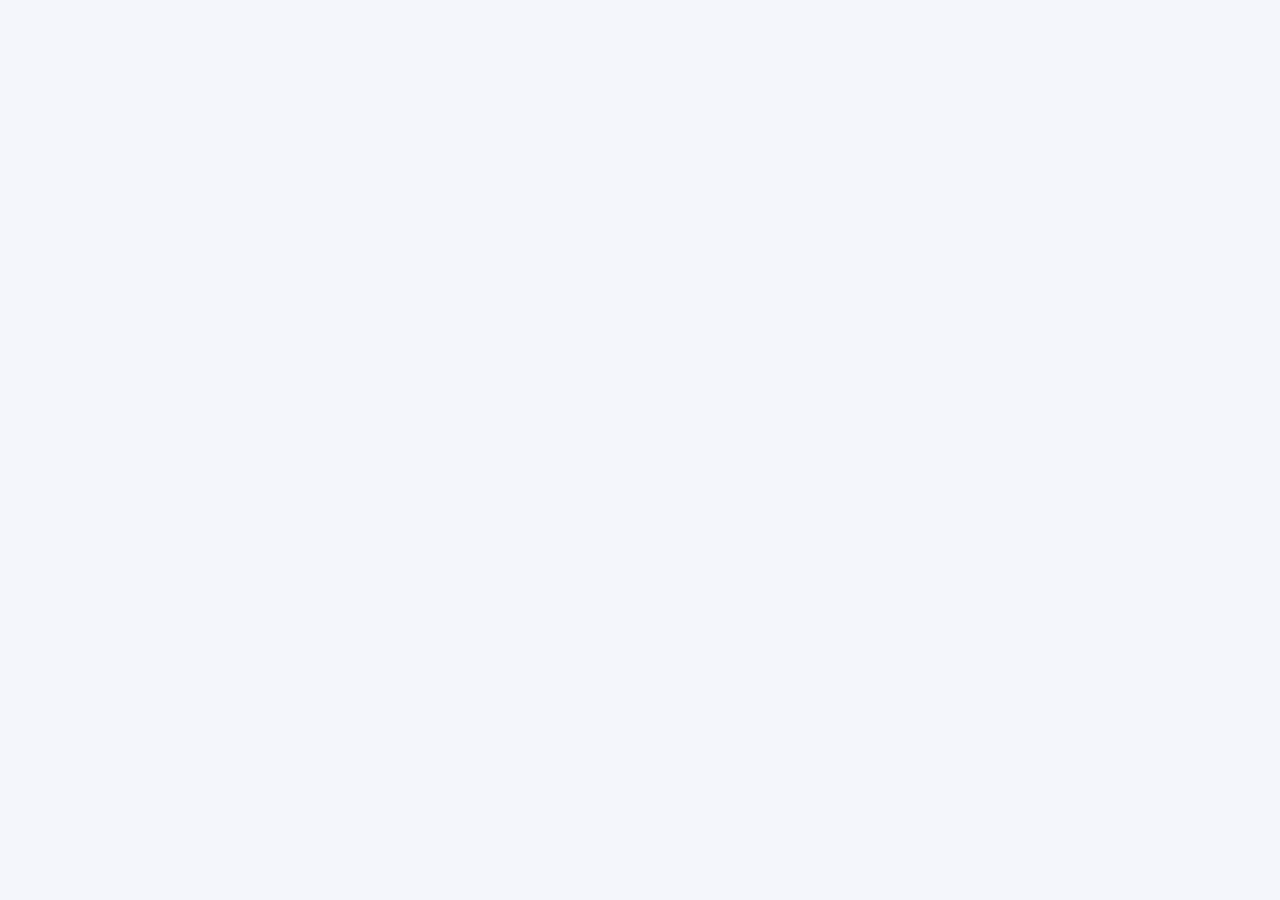
==== index.html @ 35b135e0 "Initial project setup" ====
<!DOCTYPE html>
<html lang="en">
<head>
<meta charset="UTF-8">
<title>GitHub Issues Tracker</title>
<link rel="stylesheet" href="css/style.css">
<link rel="shortcut icon" href="./assets/github-logo.png" type="image/x-icon">
<link rel="shortcut icon" href="./assets/github-logo.png" type="image/x-icon">
</head>

<body class="login-page">

<script src="js/login.js"></script>
</body>
</html>
---- css/style.css ----
@import url("https://fonts.googleapis.com/css2?family=Geist:wght@100..900&display=swap");

* {
  box-sizing: border-box;
  margin: 0;
  padding: 0;
}

body {
  font-family: "Geist", sans-serif;
  background: #f4f6fb;
  line-height: 1.5;
}
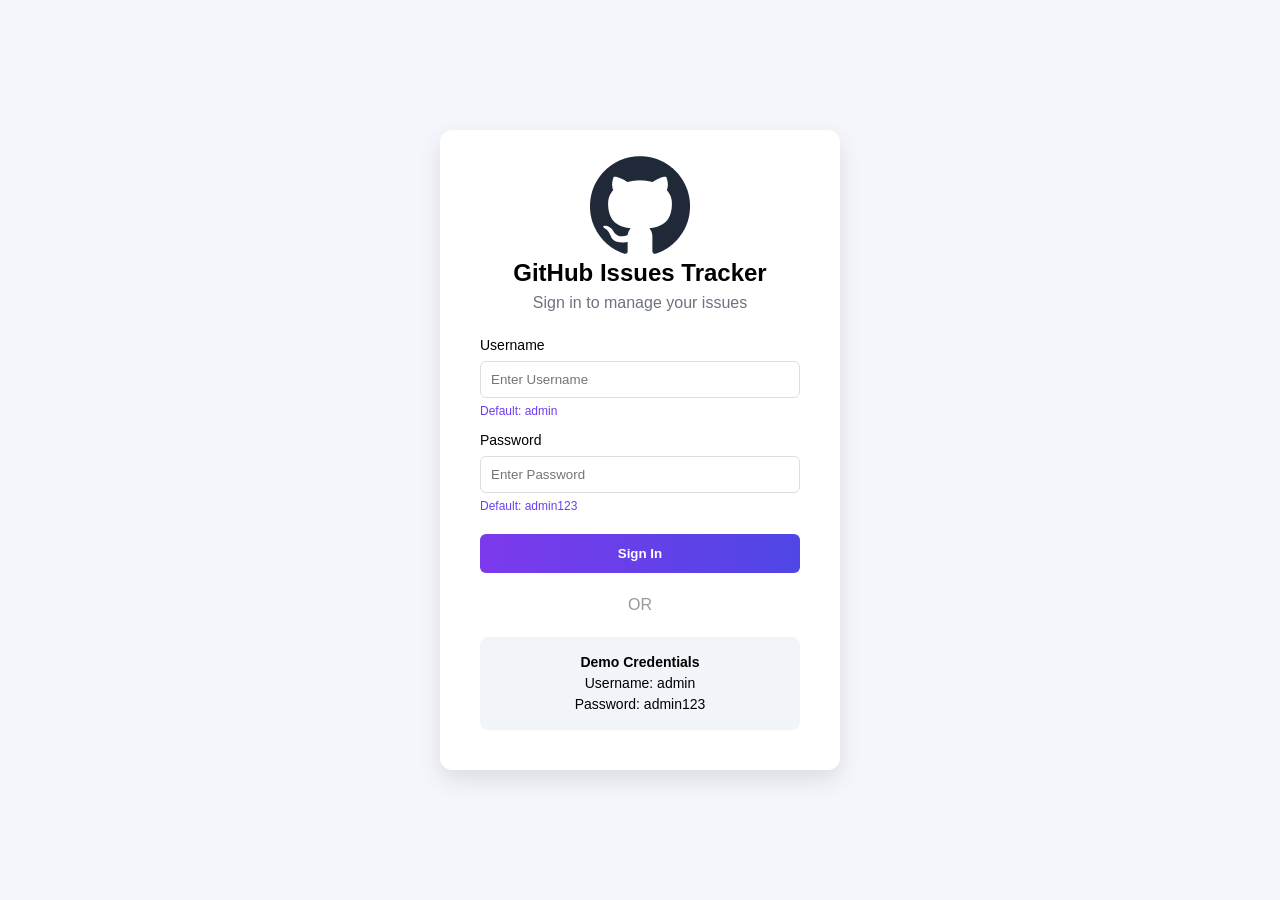
==== commit 1895796b: "Create login page UI" ====
--- a/index.html
+++ b/index.html
@@ -1,16 +1,48 @@
+<!doctype html>
+<html lang="en">
+  <head>
+    <meta charset="UTF-8" />
+    <title>GitHub Issues Tracker</title>
+    <link rel="stylesheet" href="css/style.css" />
+    <link
+      rel="shortcut icon"
+      href="./assets/github-logo.png"
+      type="image/x-icon"
+    />
+    <link
+      rel="shortcut icon"
+      href="./assets/github-logo.png"
+      type="image/x-icon"
+    />
+  </head>
 
-<!DOCTYPE html>
-<html lang="en">
-<head>
-<meta charset="UTF-8">
-<title>GitHub Issues Tracker</title>
-<link rel="stylesheet" href="css/style.css">
-<link rel="shortcut icon" href="./assets/github-logo.png" type="image/x-icon">
-<link rel="shortcut icon" href="./assets/github-logo.png" type="image/x-icon">
-</head>
+  <body class="login-page">
+    <div class="login-card">
+      <div class="logo-circle">
+        <img src="./assets/github-logo.png" alt="" />
+      </div>
 
-<body class="login-page">
+      <h2>GitHub Issues Tracker</h2>
+      <p class="subtitle">Sign in to manage your issues</p>
 
-<script src="js/login.js"></script>
-</body>
+      <label>Username</label>
+      <input id="username" placeholder="Enter Username" />
+      <p class="hint">Default: admin</p>
+
+      <label>Password</label>
+      <input id="password" type="password" placeholder="Enter Password" />
+      <p class="hint">Default: admin123</p>
+
+      <button onclick="login()">Sign In</button>
+
+      <div class="divider">OR</div>
+
+      <div class="demo-box">
+        <p><b>Demo Credentials</b></p>
+        <p>Username: admin</p>
+        <p>Password: admin123</p>
+      </div>
+    </div>
+    <script src="js/login.js"></script>
+  </body>
 </html>
--- a/css/style.css
+++ b/css/style.css
@@ -12,3 +12,82 @@
   line-height: 1.5;
 }
 
+/* LOGIN */
+
+.login-page {
+  display: flex;
+  justify-content: center;
+  align-items: center;
+  height: 100vh;
+}
+
+.login-card {
+  background: white;
+  padding: 40px;
+  width: 400px;
+  border-radius: 12px;
+  box-shadow: 0 10px 25px rgba(0, 0, 0, 0.1);
+  text-align: center;
+}
+
+.logo-circle {
+  width: 70px;
+  height: 70px;
+  display: flex;
+  align-items: center;
+  justify-content: center;
+  font-size: 30px;
+  margin: auto;
+  margin-bottom: 15px;
+}
+
+.subtitle {
+  color: #6b7280;
+  margin-bottom: 20px;
+}
+
+.login-card label {
+  display: block;
+  text-align: left;
+  margin-top: 10px;
+  font-size: 14px;
+}
+
+.login-card input {
+  width: 100%;
+  padding: 10px;
+  margin-top: 5px;
+  border-radius: 6px;
+  border: 1px solid #ddd;
+}
+
+.hint {
+  font-size: 12px;
+  color: #6c3df4;
+  text-align: left;
+  margin: 4px 0;
+}
+
+.login-card button {
+  margin-top: 15px;
+  width: 100%;
+  padding: 12px;
+  border: none;
+  border-radius: 6px;
+  background: linear-gradient(90deg, #7c3aed, #4f46e5);
+  color: white;
+  font-weight: 600;
+  cursor: pointer;
+}
+
+.divider {
+  margin: 20px 0;
+  color: #999;
+}
+
+.demo-box {
+  background: #f1f5f9;
+  padding: 15px;
+  border-radius: 8px;
+  font-size: 14px;
+}
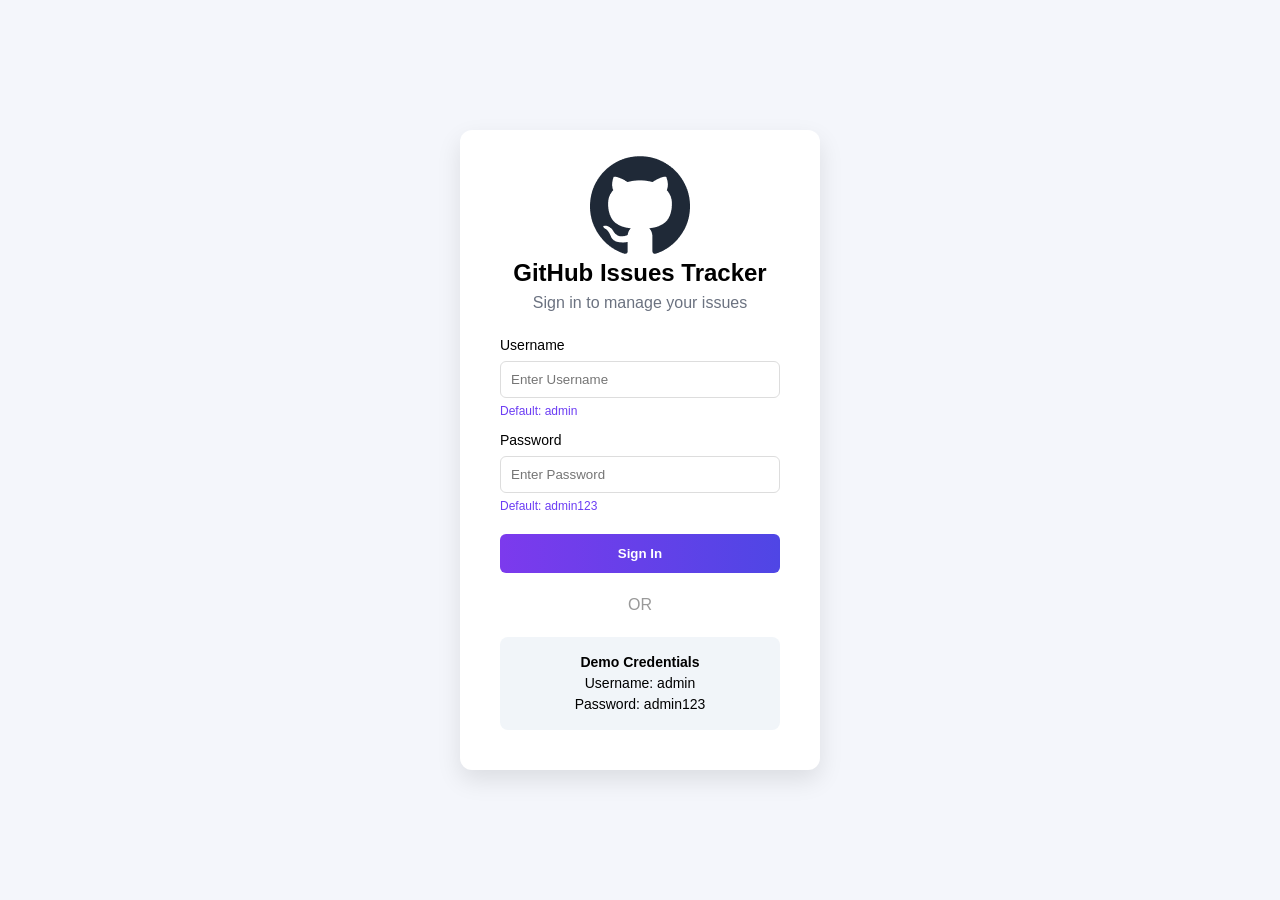
==== commit 3e8bf0ea: "all bugs fixed and readme.md file added" ====
--- a/index.html
+++ b/index.html
@@ -1,48 +1,42 @@
-<!doctype html>
+
+<!DOCTYPE html>
 <html lang="en">
-  <head>
-    <meta charset="UTF-8" />
-    <title>GitHub Issues Tracker</title>
-    <link rel="stylesheet" href="css/style.css" />
-    <link
-      rel="shortcut icon"
-      href="./assets/github-logo.png"
-      type="image/x-icon"
-    />
-    <link
-      rel="shortcut icon"
-      href="./assets/github-logo.png"
-      type="image/x-icon"
-    />
-  </head>
+<head>
+<meta charset="UTF-8">
+<title>GitHub Issues Tracker</title>
+<link rel="stylesheet" href="css/style.css">
+<link rel="shortcut icon" href="./assets/github-logo.png" type="image/x-icon">
+</head>
 
-  <body class="login-page">
-    <div class="login-card">
-      <div class="logo-circle">
-        <img src="./assets/github-logo.png" alt="" />
-      </div>
+<body class="login-page">
 
-      <h2>GitHub Issues Tracker</h2>
-      <p class="subtitle">Sign in to manage your issues</p>
+<div class="login-card">
 
-      <label>Username</label>
-      <input id="username" placeholder="Enter Username" />
-      <p class="hint">Default: admin</p>
+<div class="logo-circle"><img src="./assets/github-logo.png" alt=""></div>
 
-      <label>Password</label>
-      <input id="password" type="password" placeholder="Enter Password" />
-      <p class="hint">Default: admin123</p>
+<h2>GitHub Issues Tracker</h2>
+<p class="subtitle">Sign in to manage your issues</p>
 
-      <button onclick="login()">Sign In</button>
+<label>Username</label>
+<input id="username" placeholder="Enter Username">
+<p class="hint">Default: admin</p>
 
-      <div class="divider">OR</div>
+<label>Password</label>
+<input id="password" type="password" placeholder="Enter Password">
+<p class="hint">Default: admin123</p>
 
-      <div class="demo-box">
-        <p><b>Demo Credentials</b></p>
-        <p>Username: admin</p>
-        <p>Password: admin123</p>
-      </div>
-    </div>
-    <script src="js/login.js"></script>
-  </body>
+<button onclick="login()">Sign In</button>
+
+<div class="divider">OR</div>
+
+<div class="demo-box">
+<p><b>Demo Credentials</b></p>
+<p>Username: admin</p>
+<p>Password: admin123</p>
+</div>
+
+</div>
+
+<script src="js/login.js"></script>
+</body>
 </html>
--- a/css/style.css
+++ b/css/style.css
@@ -24,7 +24,7 @@
 .login-card {
   background: white;
   padding: 40px;
-  width: 400px;
+  width: 360px;
   border-radius: 12px;
   box-shadow: 0 10px 25px rgba(0, 0, 0, 0.1);
   text-align: center;
@@ -91,3 +91,472 @@
   border-radius: 8px;
   font-size: 14px;
 }
+
+/* NAVBAR */
+
+.navbar {
+  display: flex;
+  justify-content: space-between;
+  align-items: center;
+  background: white;
+  padding: 12px 40px;
+  border-bottom: 1px solid #e5e7eb;
+  flex-wrap: wrap;
+}
+
+.nav-left {
+  display: flex;
+  align-items: center;
+  gap: 10px;
+}
+
+.nav-logo {
+  width: 30px;
+  height: 30px;
+  object-fit: contain;
+}
+
+.nav-right {
+  display: flex;
+  gap: 10px;
+  align-items: center;
+}
+
+.nav-right input {
+  padding: 10px;
+  border: 1px solid #ddd;
+  border-radius: 6px;
+  width: 220px;
+}
+
+.primary-btn {
+  background: #6c3df4;
+  color: white;
+  border: none;
+  padding: 10px 16px;
+  border-radius: 6px;
+  cursor: pointer;
+  font-weight: 600;
+}
+
+/* MAIN */
+
+.main-container {
+  max-width: 1200px;
+  margin: auto;
+  padding: 20px;
+}
+
+/* TABS */
+
+.tabs {
+  display: flex;
+  gap: 10px;
+  background: white;
+  padding: 12px;
+  border-radius: 10px;
+  margin-bottom: 20px;
+  flex-wrap: wrap;
+}
+
+.tabs button {
+  padding: 10px 18px;
+  border-radius: 8px;
+  border: 1px solid #ddd;
+  background: white;
+  cursor: pointer;
+  font-weight: 600;
+}
+
+.tabs button.active {
+  background: #6c3df4;
+  color: white;
+}
+
+/* ISSUES HEADER */
+
+.issues-header {
+  display: flex;
+  justify-content: space-between;
+  align-items: center;
+  background: white;
+  padding: 16px;
+  border-radius: 10px;
+  margin-bottom: 20px;
+  flex-wrap: wrap;
+  gap: 10px;
+}
+
+.left {
+  display: flex;
+  align-items: center;
+  gap: 12px;
+}
+
+.legend {
+  display: flex;
+  gap: 15px;
+  align-items: center;
+}
+
+.circle-icon {
+  width: 45px;
+  height: 45px;
+  border-radius: 50%;
+  background: #ede9fe;
+  display: flex;
+  align-items: center;
+  justify-content: center;
+}
+
+.circle-icon img {
+  width: 28px;
+}
+
+.dot {
+  width: 10px;
+  height: 10px;
+  border-radius: 50%;
+  display: inline-block;
+  margin-right: 5px;
+}
+
+.open {
+  background: #16a34a;
+  font-weight: 600;
+}
+
+.closed {
+  background: #8b5cf6;
+  font-weight: 600;
+
+}
+
+/* GRID */
+
+.issues-grid {
+  display: grid;
+  grid-template-columns: repeat(4, 1fr);
+  gap: 16px;
+}
+
+/* ISSUE CARD */
+
+.issue-card {
+  background: white;
+  padding: 18px;
+  border-radius: 12px;
+  box-shadow: 0 5px 15px rgba(0, 0, 0, 0.08);
+  display: flex;
+  flex-direction: column;
+  gap: 10px;
+}
+
+.issue-title{
+  margin: 10px 0;
+}
+.issue-description{
+  font-size: 15px;
+  font-weight: 500;
+  color: #1F2937;
+  text-align: justify;
+}
+.issue-card.open {
+  border-top: 4px solid #16a34a;
+}
+
+.issue-card.closed {
+  border-top: 4px solid #8b5cf6;
+}
+
+.top {
+  display: flex;
+  justify-content: space-between;
+  align-items: center;
+}
+
+.status-icon {
+  width: 30px;
+}
+
+/* PRIORITY */
+
+.priority {
+  padding: 5px 12px;
+  border-radius: 20px;
+  font-size: 12px;
+  font-weight: 600;
+}
+
+.priority.high {
+  background: #ffeded;
+  color: #EF4444;
+}
+
+.priority.medium {
+  background: #fff6d1;
+  color: #F59E0B;
+}
+
+.priority.low {
+  background: #cbffe6;
+  color: #32be51;
+}
+
+/* LABELS */
+
+.labels {
+  display: flex;
+  gap: 8px;
+  flex-wrap: wrap;
+  margin-top: 8px;
+}
+
+.label {
+  padding: 4px 10px;
+  border-radius: 20px;
+  font-size: 11px;
+  font-weight: 600;
+}
+
+.label.bug {
+  background: #fee2e2;
+  color: #ef4444;
+}
+
+.label.help-wanted {
+  background: #fef3c7;
+  color: #d97706;
+}
+
+.label.enhancement {
+  background: #d1fae5;
+  color: #059669;
+}
+
+.label.documentation {
+  background: #e0e7ff;
+  color: #4338ca;
+}
+
+.label.good-first-issue {
+  background: #dcfce7;
+  color: #16a34a;
+}
+
+/* FOOTER */
+
+.footer {
+  margin-top: 15px;
+  border-top: 1px solid #e5e7eb;
+  display: flex;
+  flex-direction: column;
+  padding-top: 8px;
+  gap: 4px;
+  font-size: 13px;
+  color: #777;
+  font-weight: 600;
+}
+
+/* MODAL */
+
+.modal {
+  position: fixed;
+  inset: 0;
+  background: rgba(15, 23, 42, 0.5);
+
+  display: flex;
+  align-items: center;
+  justify-content: center;
+}
+
+.hidden {
+  display: none;
+}
+
+.modal-card {
+  width: 650px;
+  background: white;
+  border-radius: 14px;
+  padding: 35px;
+  box-shadow: 0 20px 60px rgba(0, 0, 0, 0.15);
+}
+
+.modal-meta {
+  display: flex;
+  gap: 10px;
+  font-size: 14px;
+  color: #64748b;
+  margin-top: 6px;
+}
+
+.top {
+  display: flex;
+  justify-content: space-between;
+  align-items: center;
+}
+#status-dyn{
+
+}
+.status-icon {
+  width: 20px;
+  height: 20px;
+}
+
+.status {
+  background: #16a34a;
+  color: white;
+  padding: 4px 10px;
+  border-radius: 20px;
+  font-size: 12px;
+}
+
+.labels {
+  display: flex;
+  gap: 10px;
+  margin: 18px 0;
+}
+
+.bug {
+  background: #fee2e2;
+  color: #ef4444;
+  padding: 4px 12px;
+  border-radius: 20px;
+  font-size: 13px;
+  font-weight: 600;
+}
+
+.help {
+  background: #fef3c7;
+  color: #f59e0b;
+  padding: 4px 12px;
+  border-radius: 20px;
+  font-size: 13px;
+  font-weight: 600;
+}
+
+.description {
+  color: #475569;
+  margin-bottom: 25px;
+  line-height: 1.6;
+  font-weight: 600;
+}
+
+.details {
+  background: #f1f5f9;
+  padding: 20px;
+  border-radius: 10px;
+  font-weight: 600;
+
+  display: flex;
+  justify-content: space-between;
+}
+
+/* .priority {
+  background: #ef4444;
+  color: white;
+  padding: 4px 12px;
+  border-radius: 20px;
+  font-size: 12px;
+} */
+
+.modal-footer {
+  display: flex;
+  justify-content: flex-end;
+  margin-top: 25px;
+}
+
+.close-btn {
+  background: #5b21b6;
+  color: white;
+  border: none;
+  padding: 10px 18px;
+  border-radius: 8px;
+  cursor: pointer;
+}
+
+.close-btn {
+  margin-top: 20px;
+  background: #6c3df4;
+  border: none;
+  color: white;
+  padding: 10px 16px;
+  border-radius: 6px;
+  cursor: pointer;
+}
+
+/* SPINNER */
+
+.spinner {
+  border: 4px solid #eee;
+  border-top: 4px solid #6c3df4;
+  border-radius: 50%;
+  width: 40px;
+  height: 40px;
+  animation: spin 1s linear infinite;
+  margin: 40px auto;
+}
+
+@keyframes spin {
+  0% {
+    transform: rotate(0);
+  }
+
+  100% {
+    transform: rotate(360deg);
+  }
+}
+
+/* RESPONSIVE */
+/* Laptop */
+@media (max-width: 1100px) {
+  .issues-grid {
+    grid-template-columns: repeat(3, 1fr);
+  }
+}
+
+@media (max-width: 768px) {
+  .issues-grid {
+    grid-template-columns: repeat(2, 1fr);
+  }
+
+  .navbar {
+    padding: 15px;
+  }
+
+  .nav-right {
+    width: 100%;
+  }
+
+  .nav-right input {
+    flex: 1;
+  }
+
+  .tabs {
+    justify-content: center;
+  }
+
+  .issues-header {
+    flex-direction: column;
+    align-items: flex-start;
+  }
+
+  .legend {
+    width: 100%;
+  }
+}
+
+@media (max-width: 480px) {
+  .issues-grid {
+    grid-template-columns: repeat(2, 1fr);
+  }
+
+  .login-card {
+    width: 90%;
+    padding: 25px;
+  }
+
+  .tabs button {
+    flex: 1;
+  }
+}
